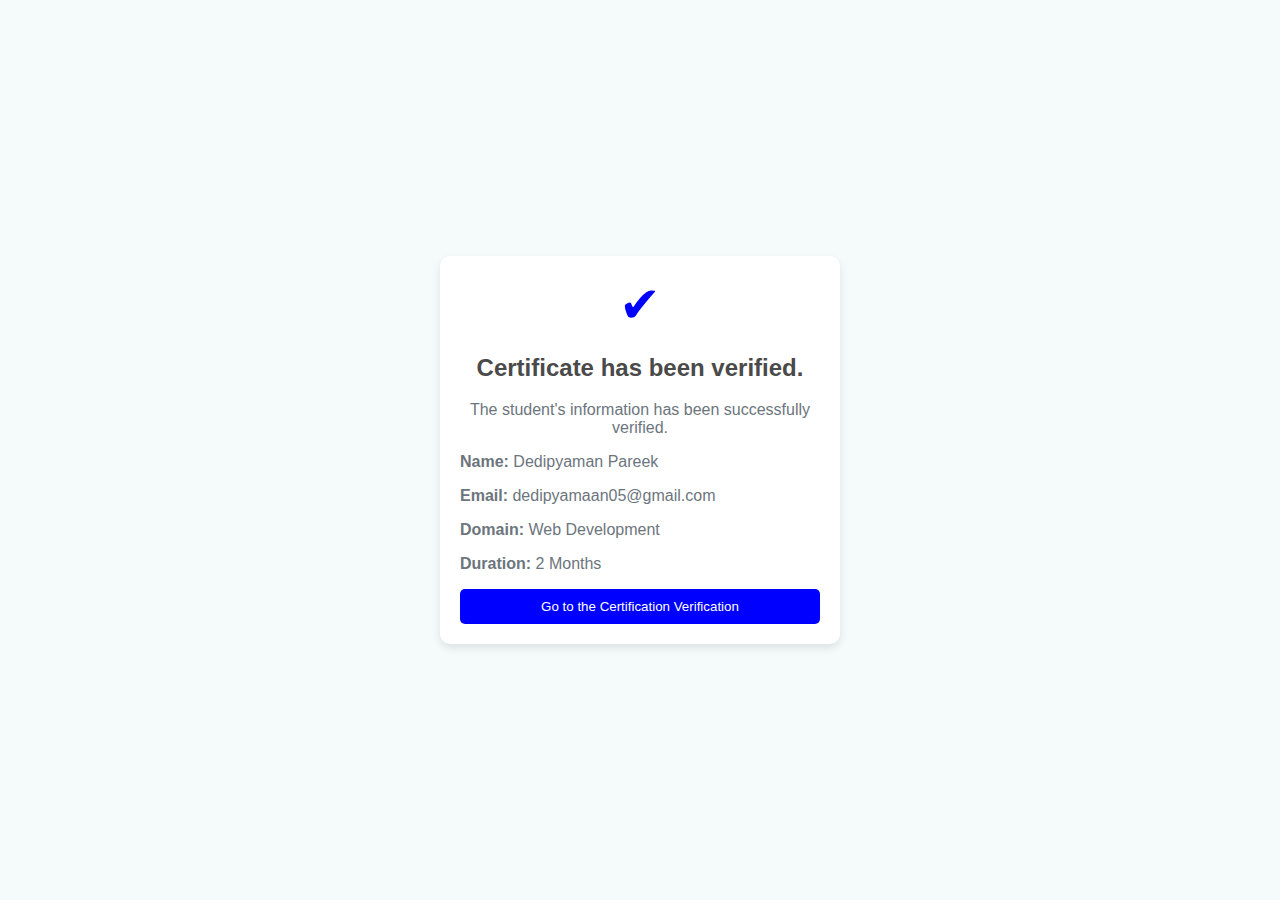
==== index.html @ bce773c9 "Add files via upload" ====
<!DOCTYPE html>
<html lang="en">
<head>
    <meta charset="UTF-8">
    <meta name="viewport" content="width=device-width, initial-scale=1.0">
    <title>Certificate Verification</title>
    <link rel="stylesheet" href="style.css">
</head>
<body>
    <div class="container">
        <div class="card">
            <div class="icon">&#10004;</div>
            <h2>Certificate has been verified.</h2>
            <p class="first">The student's information has been successfully verified.</p>
            <div class="info">
                <p><strong>Name:</strong> Dedipyaman Pareek</p>
                <p><strong>Email:</strong> dedipyamaan05@gmail.com</p>
                <p><strong>Domain:</strong> Web Development</p>
                <p><strong>Duration:</strong> 2 Months</p>
            </div>
            <button onclick="verifyCertificate()">Go to the Certification Verification</button>
        </div>
    </div>
</body>
</html>
---- style.css ----
body {
    font-family: Arial, sans-serif;
    background-color: #f5fafa;
    display: flex;
    justify-content: center;
    align-items: center;
    height: 100vh;
    margin: 0;
}

.container {
    width: 100%;
    max-width: 400px;
    text-align: center;
}

.card {
    background: white;
    padding: 20px;
    border-radius: 10px;
    box-shadow: 0 4px 8px rgba(0, 0, 0, 0.1);
    
}
.first{
    text-align: center;
}
.icon {
    font-size: 50px;
    color: blue;
    margin-bottom: 10px;
}

h2 {
    color: #4a4a4a;
}

p {
    text-align: left;
    color: #6c757d;
}

button {
    background: blue;
    color: white;
    padding: 10px;
    border: none;
    width: 100%;
    border-radius: 5px;
    cursor: pointer;
}

button:hover {
    background: darkblue;
}
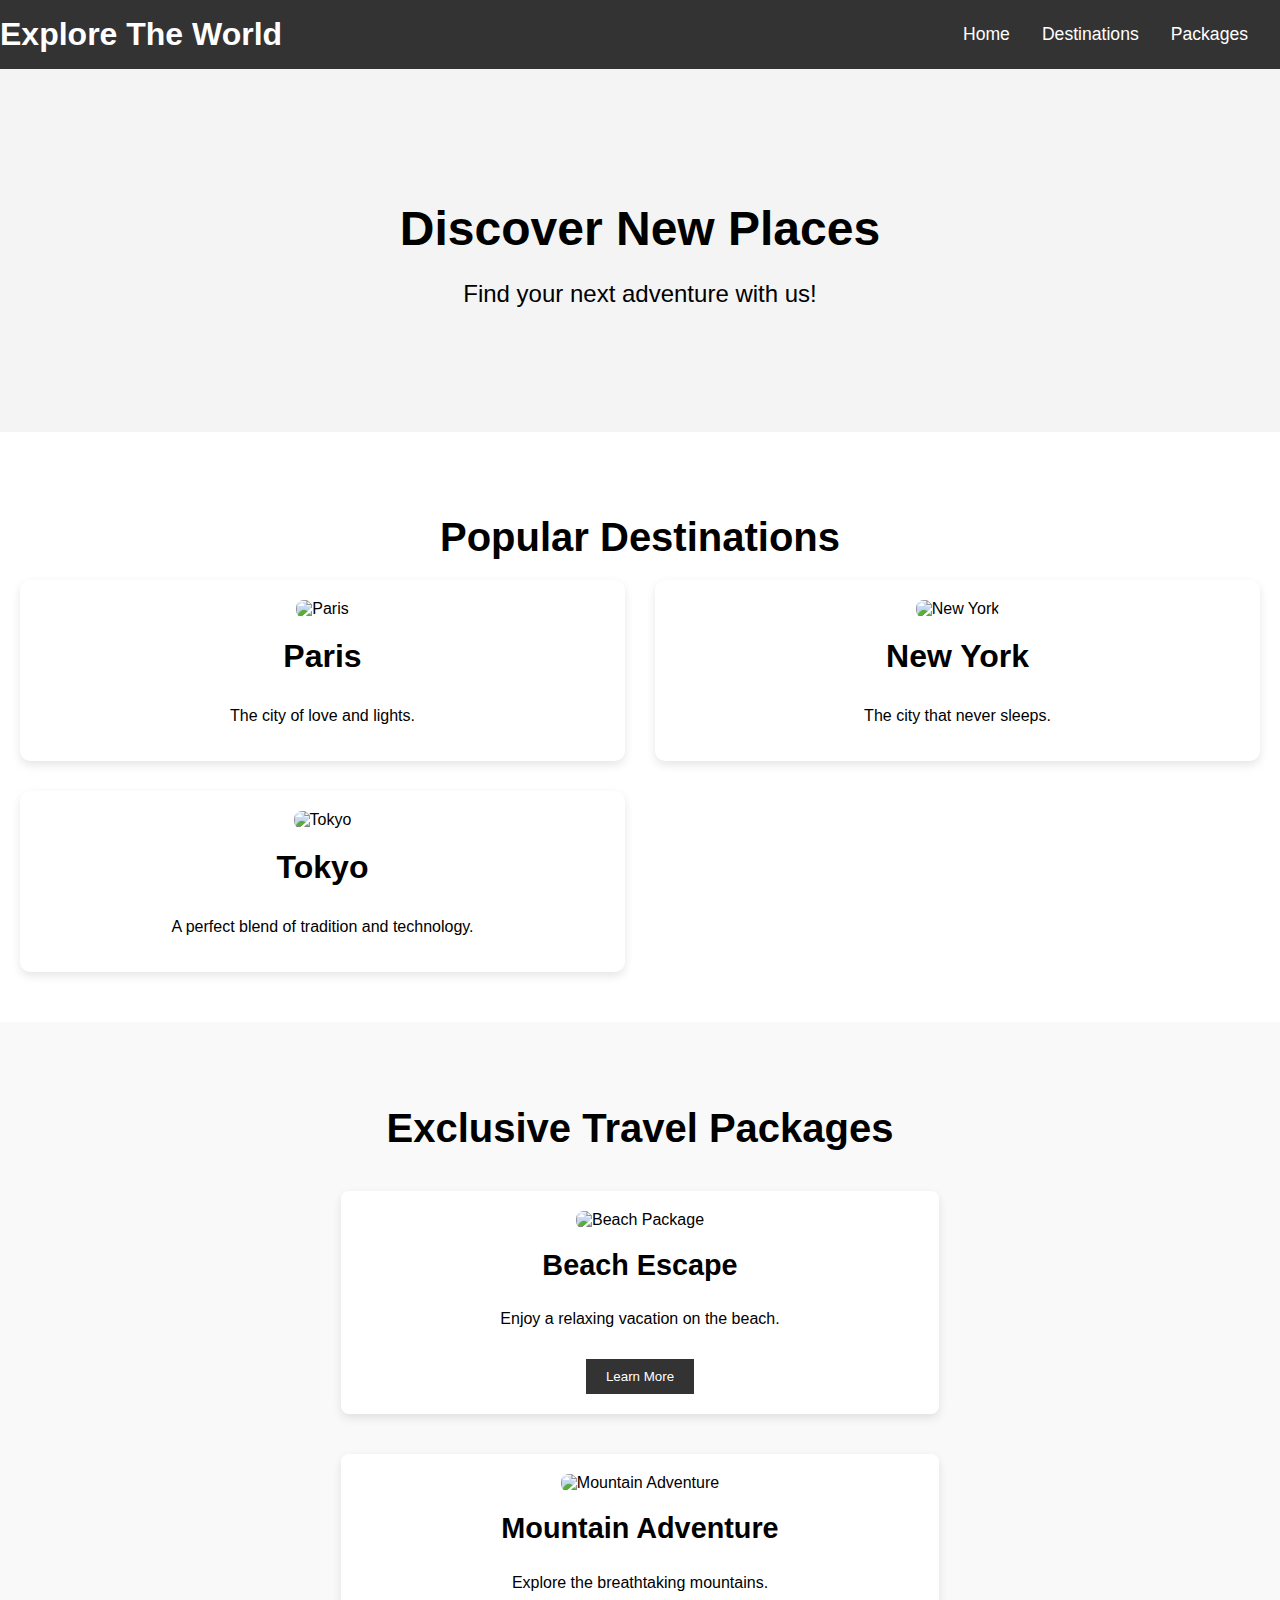
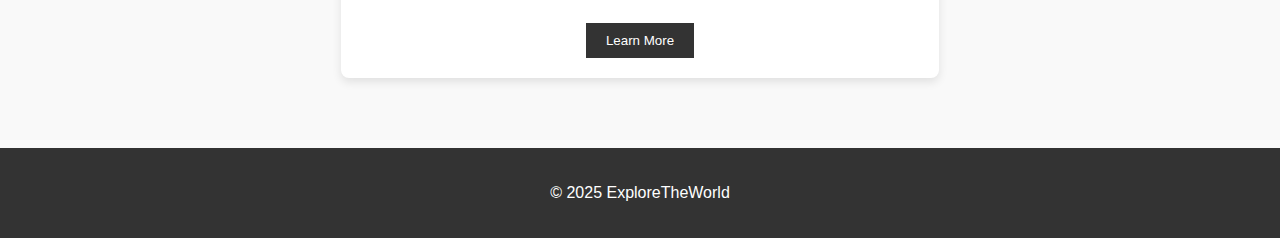
==== commit 3f257109: "Add files via upload" ====
--- a/index.html
+++ b/index.html
@@ -3,23 +3,75 @@
 <head>
     <meta charset="UTF-8">
     <meta name="viewport" content="width=device-width, initial-scale=1.0">
-    <title>Certificate Verification</title>
-    <link rel="stylesheet" href="style.css">
+    <meta http-equiv="X-UA-Compatible" content="ie=edge">
+    <title>Explore The World</title>
+    <link rel="stylesheet" href="styles.css">
 </head>
 <body>
-    <div class="container">
-        <div class="card">
-            <div class="icon">&#10004;</div>
-            <h2>Certificate has been verified.</h2>
-            <p class="first">The student's information has been successfully verified.</p>
-            <div class="info">
-                <p><strong>Name:</strong> Dedipyaman Pareek</p>
-                <p><strong>Email:</strong> dedipyamaan05@gmail.com</p>
-                <p><strong>Domain:</strong> Web Development</p>
-                <p><strong>Duration:</strong> 2 Months</p>
+    <header>
+        <div class="logo">Explore The World</div>
+        <nav>
+            <ul>
+                <li><a href="#home">Home</a></li>
+                <li><a href="#destinations">Destinations</a></li>
+                <li><a href="#packages">Packages</a></li>
+            </ul>
+        </nav>
+    </header>
+
+    <section id="home" class="hero">
+        
+        <h1>Discover New Places</h1>
+        <p>Find your next adventure with us!</p>
+
+    </section>
+
+    <section id="destinations" class="destinations">
+        <h2>Popular Destinations</h2>
+        <div class="destinations-grid">
+            <div class="destination-card">
+                <img src="./images/paris.jpg" alt="Paris">
+                <h3>Paris</h3>
+                <p>The city of love and lights.</p>
             </div>
-            <button onclick="verifyCertificate()">Go to the Certification Verification</button>
+            <div class="destination-card">
+                <img src="./images/newyork.jpeg" alt="New York">
+                <h3>New York</h3>
+                <p>The city that never sleeps.</p>
+            </div>
+            <div class="destination-card">
+                <img src="./images/tokyo.jpeg" alt="Tokyo">
+                <h3>Tokyo</h3>
+                <p>A perfect blend of tradition and technology.</p>
+            </div>
         </div>
-    </div>
+    </section>
+
+    <section id="packages" class="packages">
+        <h2>Exclusive Travel Packages</h2>
+        <div class="package-card">
+            <img src="./images/beach.jpg" alt="Beach Package">
+            <h3>Beach Escape</h3>
+            <p>Enjoy a relaxing vacation on the beach.</p>
+            <a href="beach-escape.html">
+                <button>Learn More</button>
+            </a>
+        </div>
+        <div class="package-card">
+            <img src="./images/pexels-sagui-andrea-200115-618833.jpg" alt="Mountain Adventure">
+            <h3>Mountain Adventure</h3>
+            <p>Explore the breathtaking mountains.</p>
+            <a href="mountain-adventure.html">
+                <button>Learn More</button>
+            </a>
+        </div>
+    </section>
+   
+
+    <footer>
+        <p>&copy; 2025 ExploreTheWorld</p>
+    </footer>
+
+    <script src="script.js"></script>
 </body>
 </html>
--- a/styles.css
+++ b/styles.css
@@ -0,0 +1,221 @@
+/* General Styling */
+body {
+    font-family: Arial, sans-serif;
+    margin: 0;
+    padding: 0;
+    background-color: #f4f4f4;
+}
+
+header {
+    background-color: #333;
+    color: white;
+    padding: 1em 0;
+    display: flex;
+    justify-content: space-between;
+    align-items: center;
+}
+
+header .logo {
+    font-size: 2em;
+    font-weight: bold;
+}
+
+header ul {
+    list-style: none;
+    margin: 0;
+    padding: 0;
+    display: flex;
+}
+
+header ul li {
+    margin-right: 2em;
+}
+
+header ul li a {
+    color: white;
+    text-decoration: none;
+    font-size: 1.1em;
+}
+
+/* Hero Section - For the homepage */
+.hero {
+    background: url('./images/hero.jpg') no-repeat center center/cover;
+    color: black;
+    text-align: center;
+    padding: 100px 20px;
+}
+
+.hero h1 {
+    font-size: 3em;
+    margin-bottom: 20px;
+}
+
+.hero p {
+    font-size: 1.5em;
+}
+.destinations {
+    
+    background-color: #fff;
+    padding: 50px 20px;
+    text-align: center;
+}
+
+.destinations h2 {
+    font-size: 2.5em;
+    margin-bottom: 20px;
+}
+
+.destinations-grid {
+    display: grid;
+    grid-template-columns: repeat(auto-fill, minmax(500px, 1fr));
+    gap: 30px;
+}
+
+.destination-card {
+
+    background-color: #fff;
+    box-shadow: 0 4px 10px rgba(0, 0, 0, 0.1);
+    padding: 20px;
+    border-radius: 10px;
+    text-align: center;
+}
+
+.destination-card img {
+    width: 100%;
+    height: 400px;
+    border-radius: 8px;
+}
+
+.destination-card h3 {
+    margin-top: 20px;
+    font-size: 2em;
+}
+
+/* Package Section on Homepage */
+.packages {
+    background-color: #f9f9f9;
+    padding: 50px 20px;
+    text-align: center;
+}
+
+.packages h2 {
+    font-size: 2.5em;
+    margin-bottom: 20px;
+}
+
+.package-card {
+    display: inline-block;
+    width: 45%;
+    margin: 20px 2.5%;
+    background-color: #fff;
+    box-shadow: 0 4px 10px rgba(0, 0, 0, 0.1);
+    padding: 20px;
+    border-radius: 8px;
+    text-align: center;
+}
+
+.package-card img {
+    width: 100%;
+    height: auto;
+    border-radius: 8px;
+}
+
+.package-card h3 {
+    margin-top: 20px;
+    font-size: 1.8em;
+}
+
+.package-card button {
+    margin-top: 15px;
+    padding: 10px 20px;
+    background-color: #333;
+    color: white;
+    border: none;
+    cursor: pointer;
+}
+
+.package-card button:hover {
+    background-color: #555;
+}
+
+/* Package Detail Pages */
+.package-detail {
+    background-color: #fff;
+    padding: 50px 20px;
+    text-align: center;
+}
+
+.package-detail h2 {
+    font-size: 2.5em;
+    margin-bottom: 20px;
+}
+
+.package-detail img {
+    width: 50%;
+    height: 500px;
+    border-radius: 8px;
+    margin-top: 20px;
+}
+
+.package-detail p {
+    font-size: 1.2em;
+    margin: 20px 0;
+}
+
+.package-detail ul {
+    list-style: none;
+    padding: 0;
+}
+
+.package-detail ul li {
+    font-size: 1.1em;
+    margin: 10px 0;
+}
+
+.package-detail h3 {
+    font-size: 2em;
+    margin-top: 30px;
+}
+
+.package-detail button {
+    padding: 12px 25px;
+    background-color: #333;
+    color: white;
+    border: none;
+    cursor: pointer;
+    margin-top: 20px;
+    font-size: 1.2em;
+}
+
+.package-detail button:hover {
+    background-color: #555;
+}
+
+/* Footer Section */
+footer {
+    background-color: #333;
+    color: white;
+    text-align: center;
+    padding: 20px 0;
+}
+
+/* Responsiveness */
+@media (max-width: 768px) {
+    .package-card {
+        width: 100%;
+        margin: 20px 0;
+    }
+
+    .package-detail img {
+        width: 90%;
+        margin: 20px auto;
+    }
+
+    .package-detail ul li {
+        font-size: 1.2em;
+    }
+
+    .package-detail h3 {
+        font-size: 1.8em;
+    }
+}
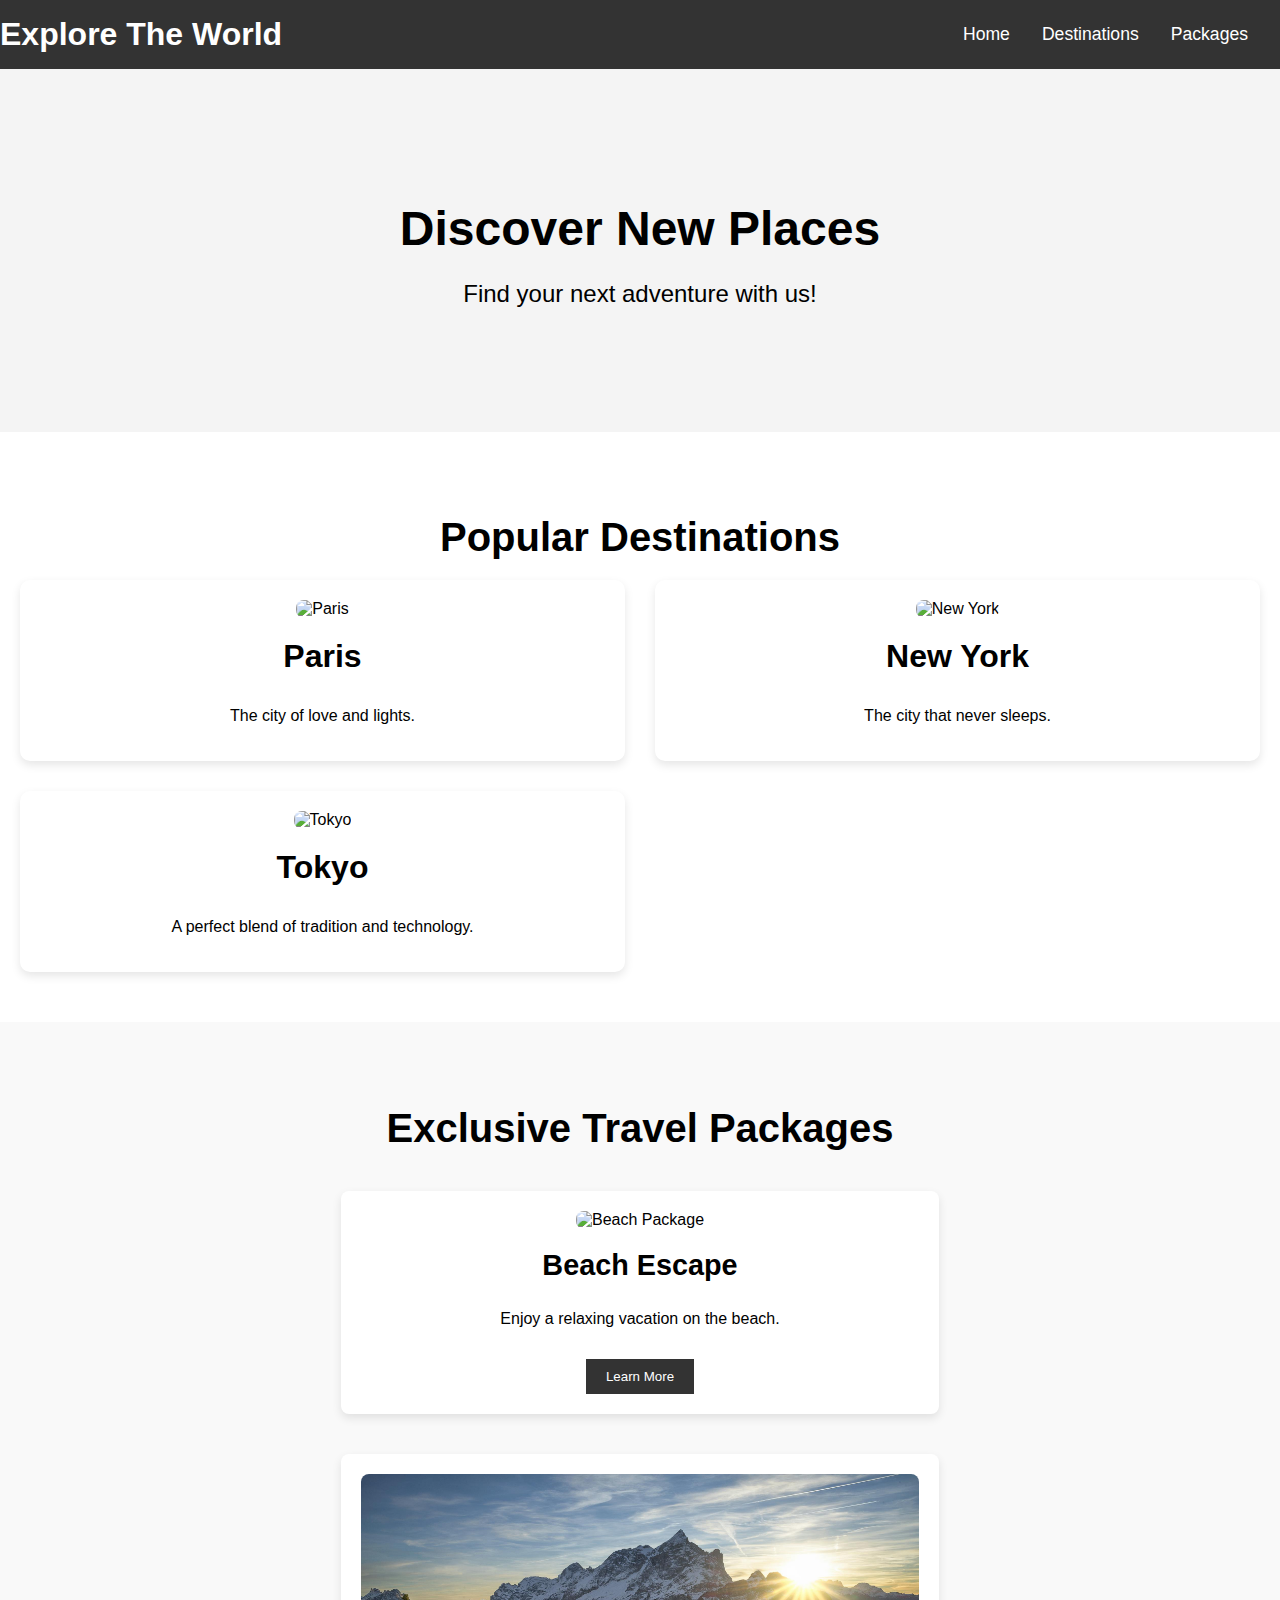
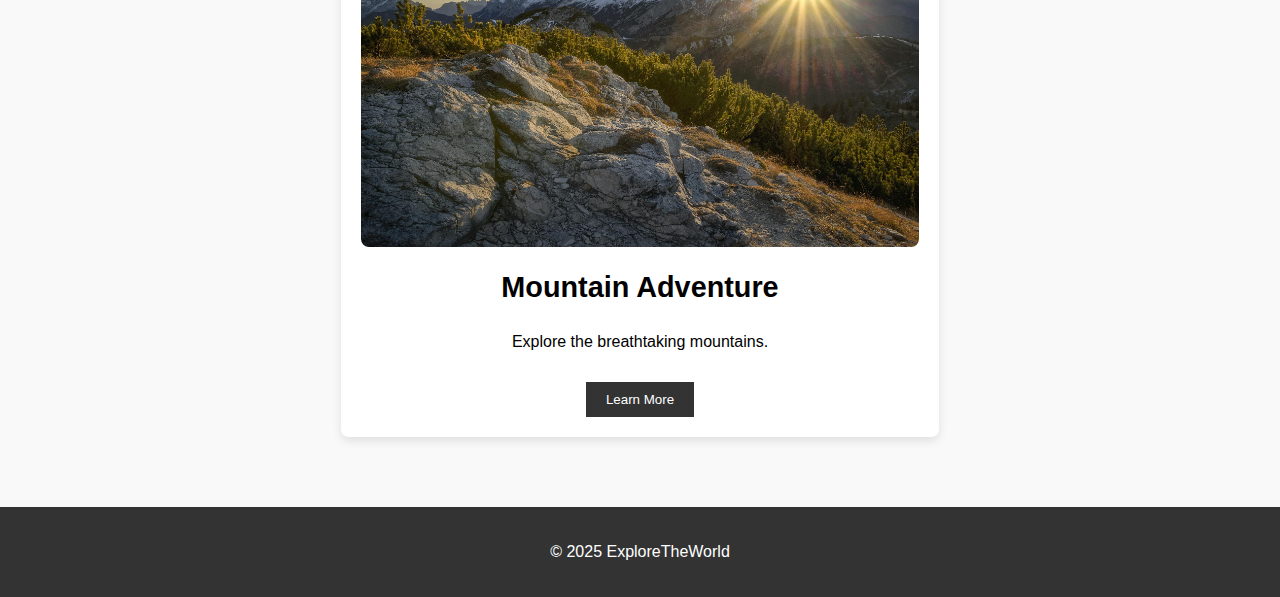
==== commit 704ae5c0: "index.html" ====
--- a/index.html
+++ b/index.html
@@ -30,17 +30,17 @@
         <h2>Popular Destinations</h2>
         <div class="destinations-grid">
             <div class="destination-card">
-                <img src="./images/paris.jpg" alt="Paris">
+                <img src=".paris.jpg" alt="Paris">
                 <h3>Paris</h3>
                 <p>The city of love and lights.</p>
             </div>
             <div class="destination-card">
-                <img src="./images/newyork.jpeg" alt="New York">
+                <img src=".newyork.jpeg" alt="New York">
                 <h3>New York</h3>
                 <p>The city that never sleeps.</p>
             </div>
             <div class="destination-card">
-                <img src="./images/tokyo.jpeg" alt="Tokyo">
+                <img src=".tokyo.jpeg" alt="Tokyo">
                 <h3>Tokyo</h3>
                 <p>A perfect blend of tradition and technology.</p>
             </div>
@@ -50,7 +50,7 @@
     <section id="packages" class="packages">
         <h2>Exclusive Travel Packages</h2>
         <div class="package-card">
-            <img src="./images/beach.jpg" alt="Beach Package">
+            <img src=".beach.jpg" alt="Beach Package">
             <h3>Beach Escape</h3>
             <p>Enjoy a relaxing vacation on the beach.</p>
             <a href="beach-escape.html">
@@ -58,7 +58,7 @@
             </a>
         </div>
         <div class="package-card">
-            <img src="./images/pexels-sagui-andrea-200115-618833.jpg" alt="Mountain Adventure">
+            <img src="./pexels-sagui-andrea-200115-618833.jpg" alt="Mountain Adventure">
             <h3>Mountain Adventure</h3>
             <p>Explore the breathtaking mountains.</p>
             <a href="mountain-adventure.html">
@@ -71,7 +71,5 @@
     <footer>
         <p>&copy; 2025 ExploreTheWorld</p>
     </footer>
-
-    <script src="script.js"></script>
 </body>
 </html>
--- a/styles.css
+++ b/styles.css
@@ -39,7 +39,7 @@
 
 /* Hero Section - For the homepage */
 .hero {
-    background: url('./images/hero.jpg') no-repeat center center/cover;
+    background: url('.hero.jpg') no-repeat center center/cover;
     color: black;
     text-align: center;
     padding: 100px 20px;
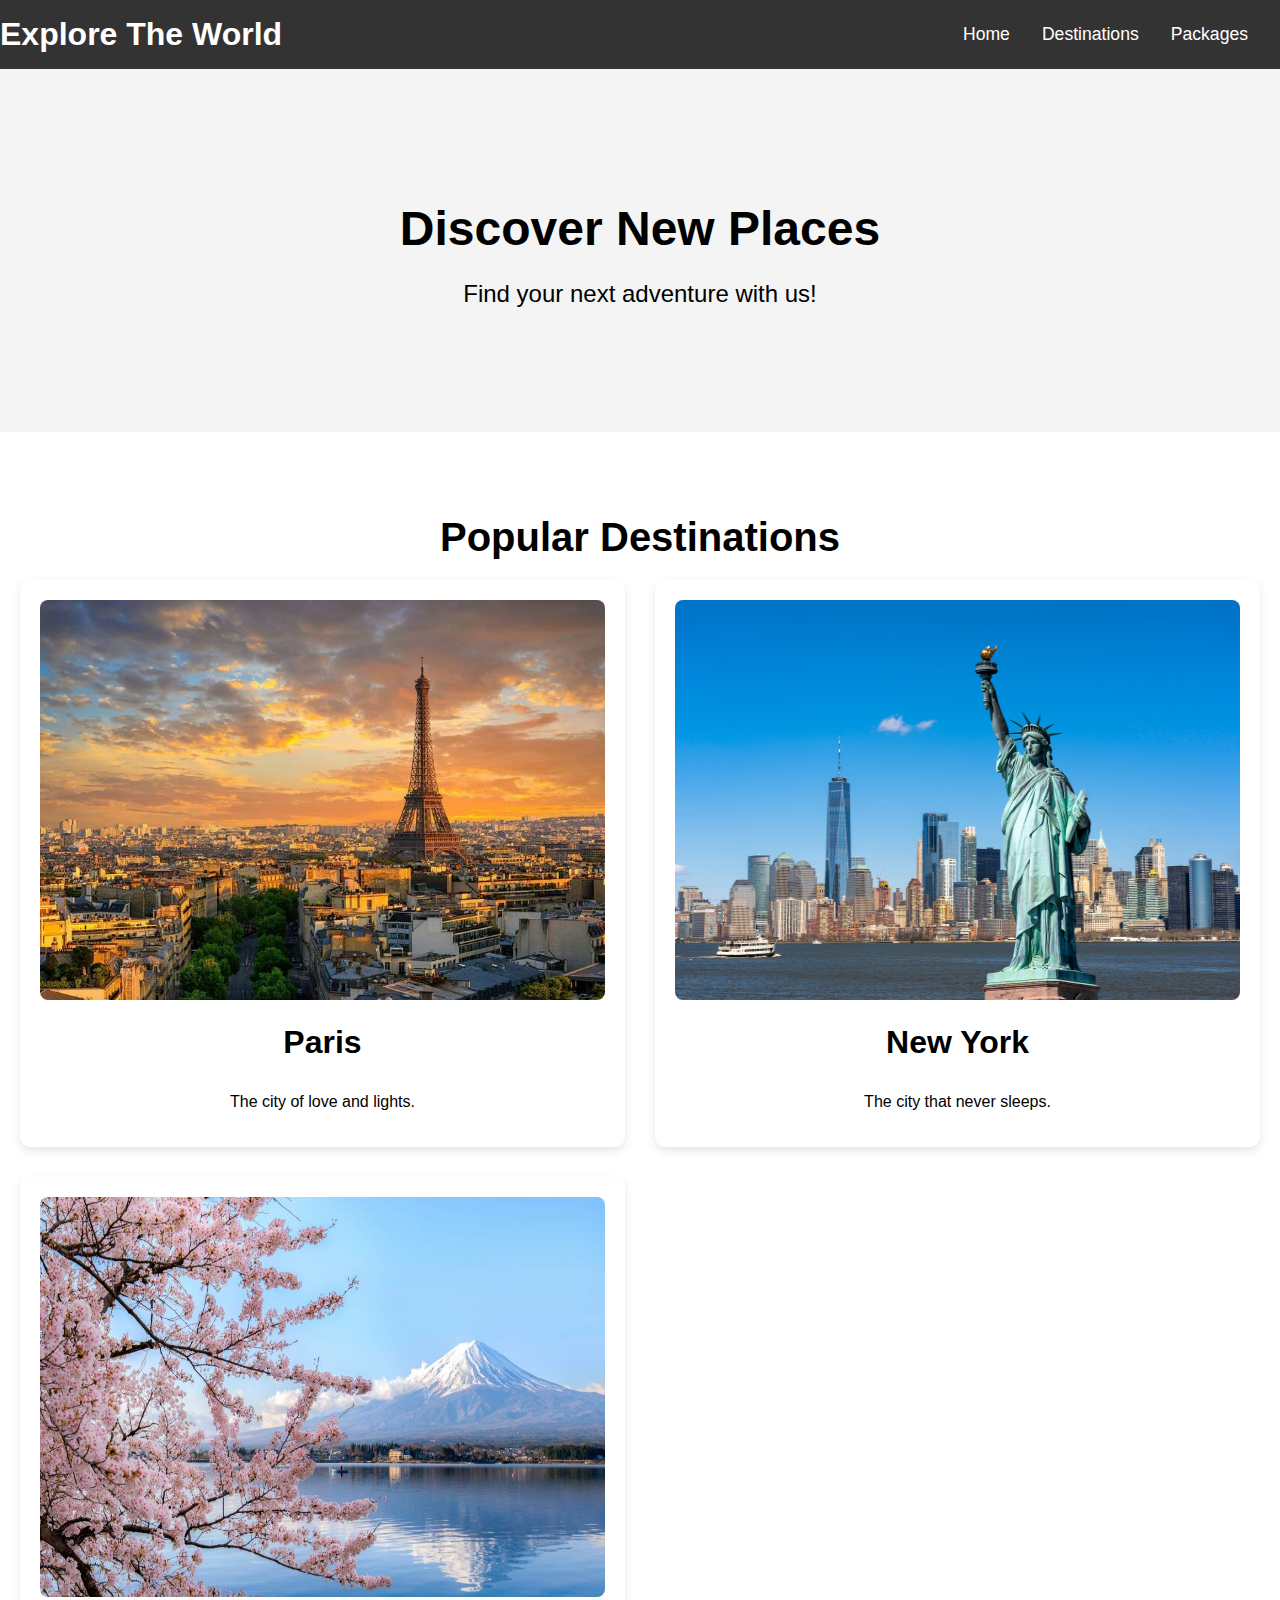
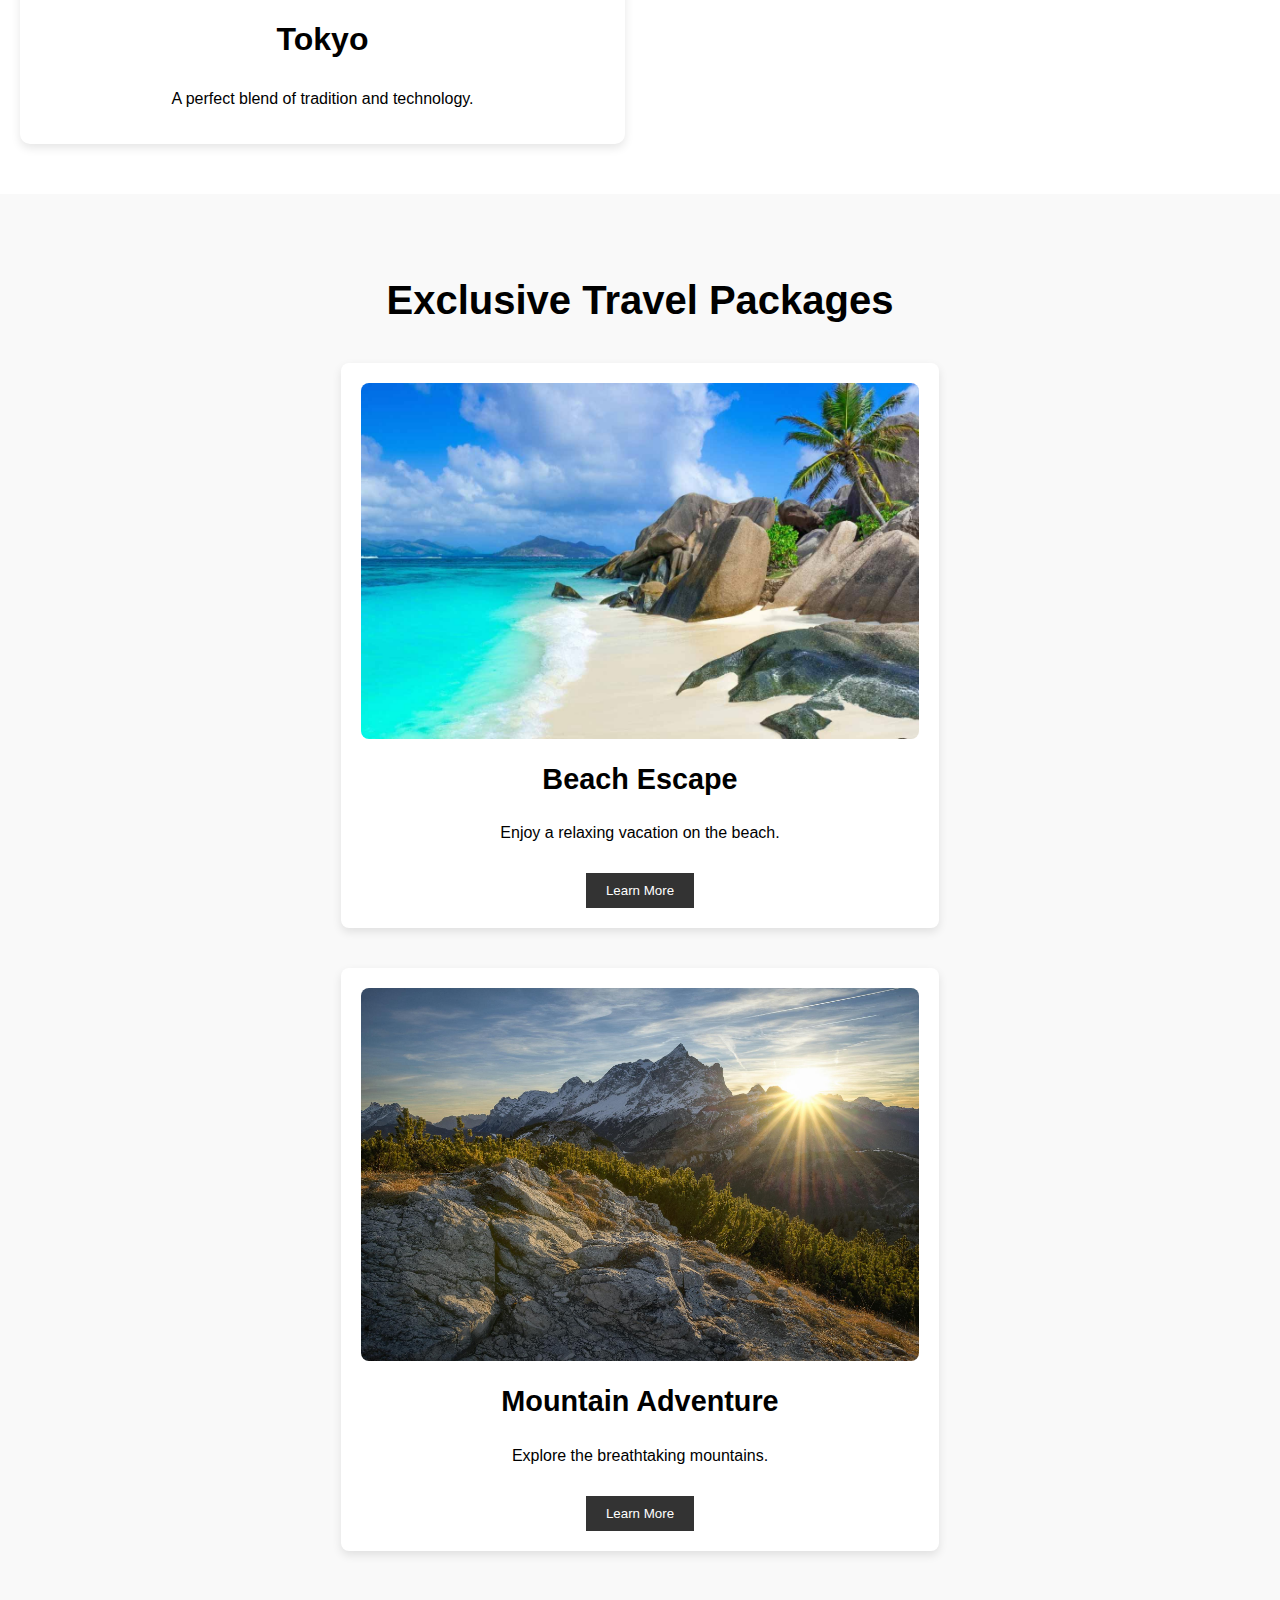
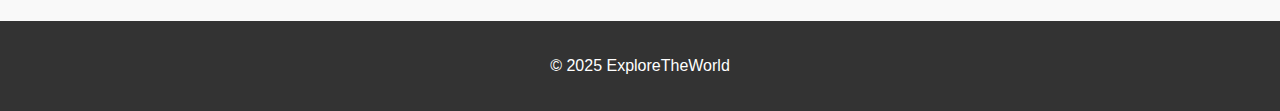
==== commit 659e2dd6: "index.html" ====
--- a/index.html
+++ b/index.html
@@ -30,17 +30,17 @@
         <h2>Popular Destinations</h2>
         <div class="destinations-grid">
             <div class="destination-card">
-                <img src=".paris.jpg" alt="Paris">
+                <img src="./paris.jpg" alt="Paris">
                 <h3>Paris</h3>
                 <p>The city of love and lights.</p>
             </div>
             <div class="destination-card">
-                <img src=".newyork.jpeg" alt="New York">
+                <img src="./newyork.jpeg" alt="New York">
                 <h3>New York</h3>
                 <p>The city that never sleeps.</p>
             </div>
             <div class="destination-card">
-                <img src=".tokyo.jpeg" alt="Tokyo">
+                <img src="./tokyo.jpeg" alt="Tokyo">
                 <h3>Tokyo</h3>
                 <p>A perfect blend of tradition and technology.</p>
             </div>
@@ -50,7 +50,7 @@
     <section id="packages" class="packages">
         <h2>Exclusive Travel Packages</h2>
         <div class="package-card">
-            <img src=".beach.jpg" alt="Beach Package">
+            <img src="./beach.jpg" alt="Beach Package">
             <h3>Beach Escape</h3>
             <p>Enjoy a relaxing vacation on the beach.</p>
             <a href="beach-escape.html">
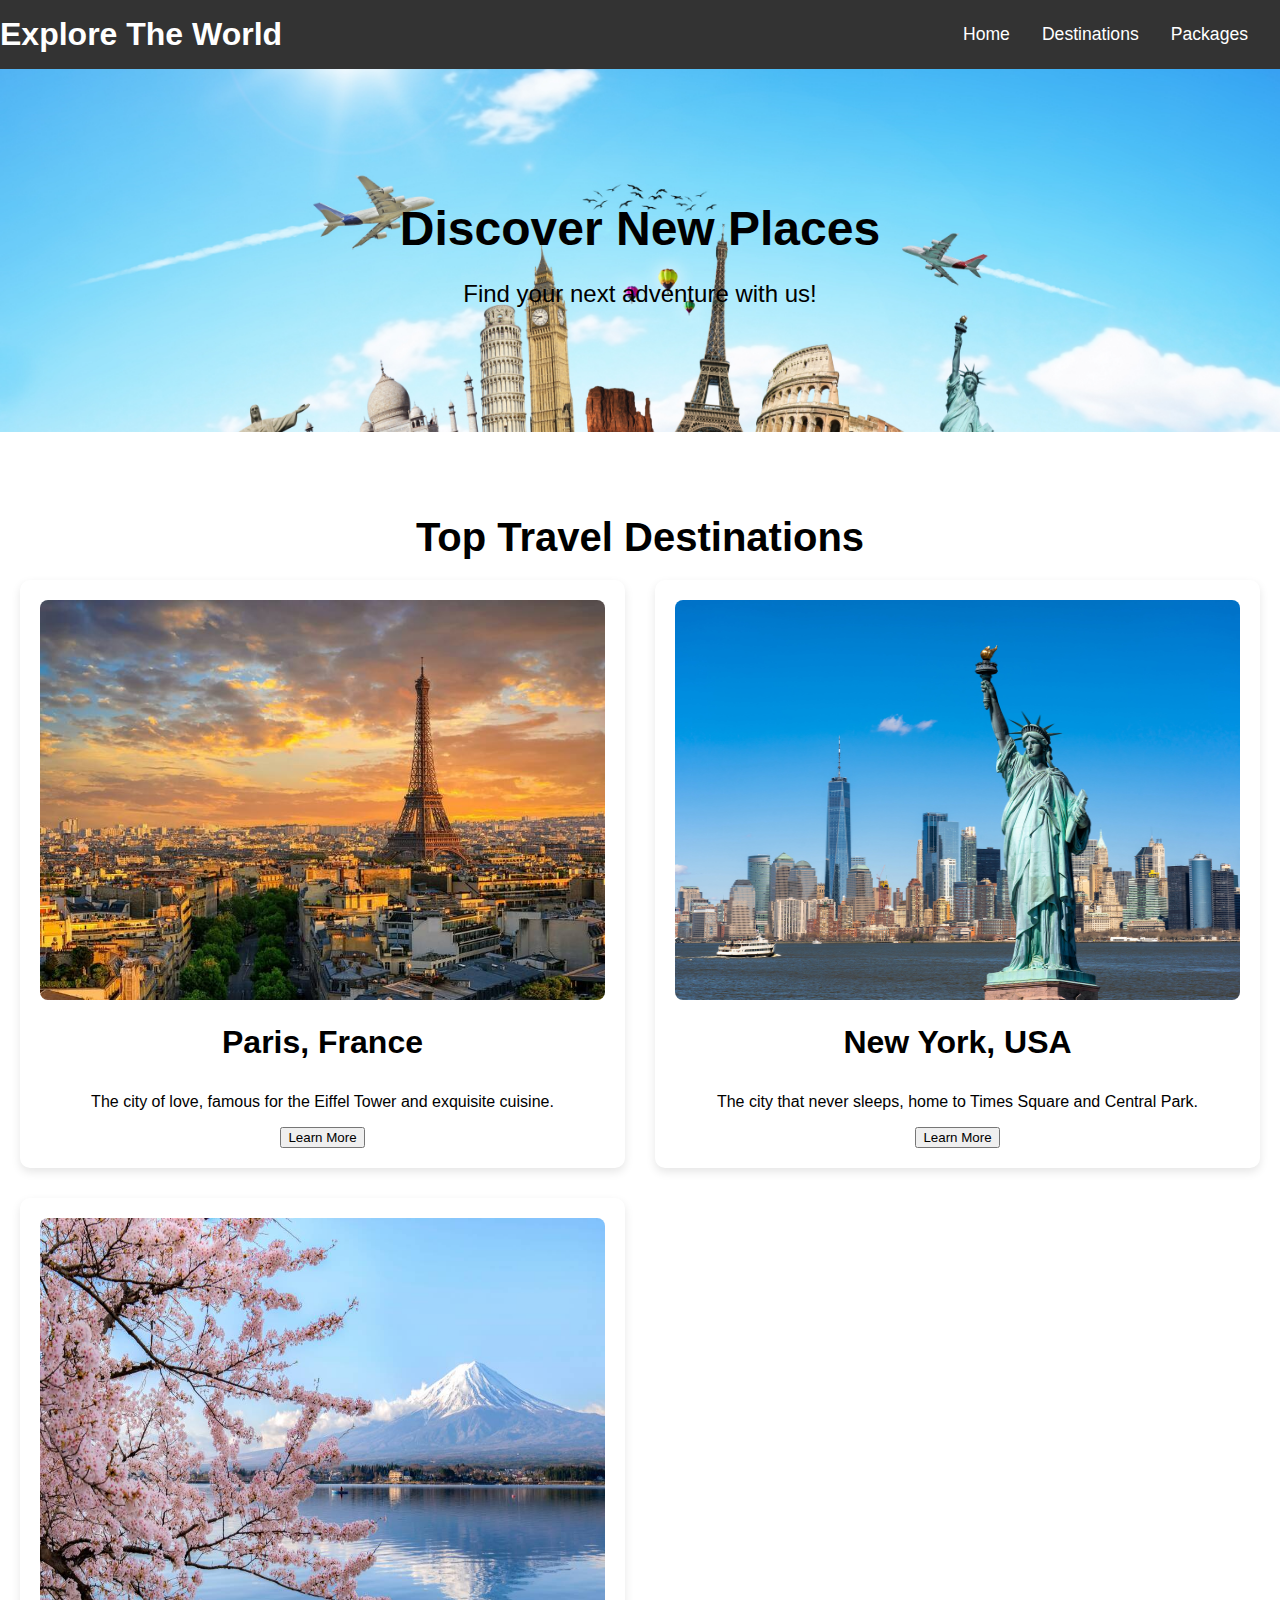
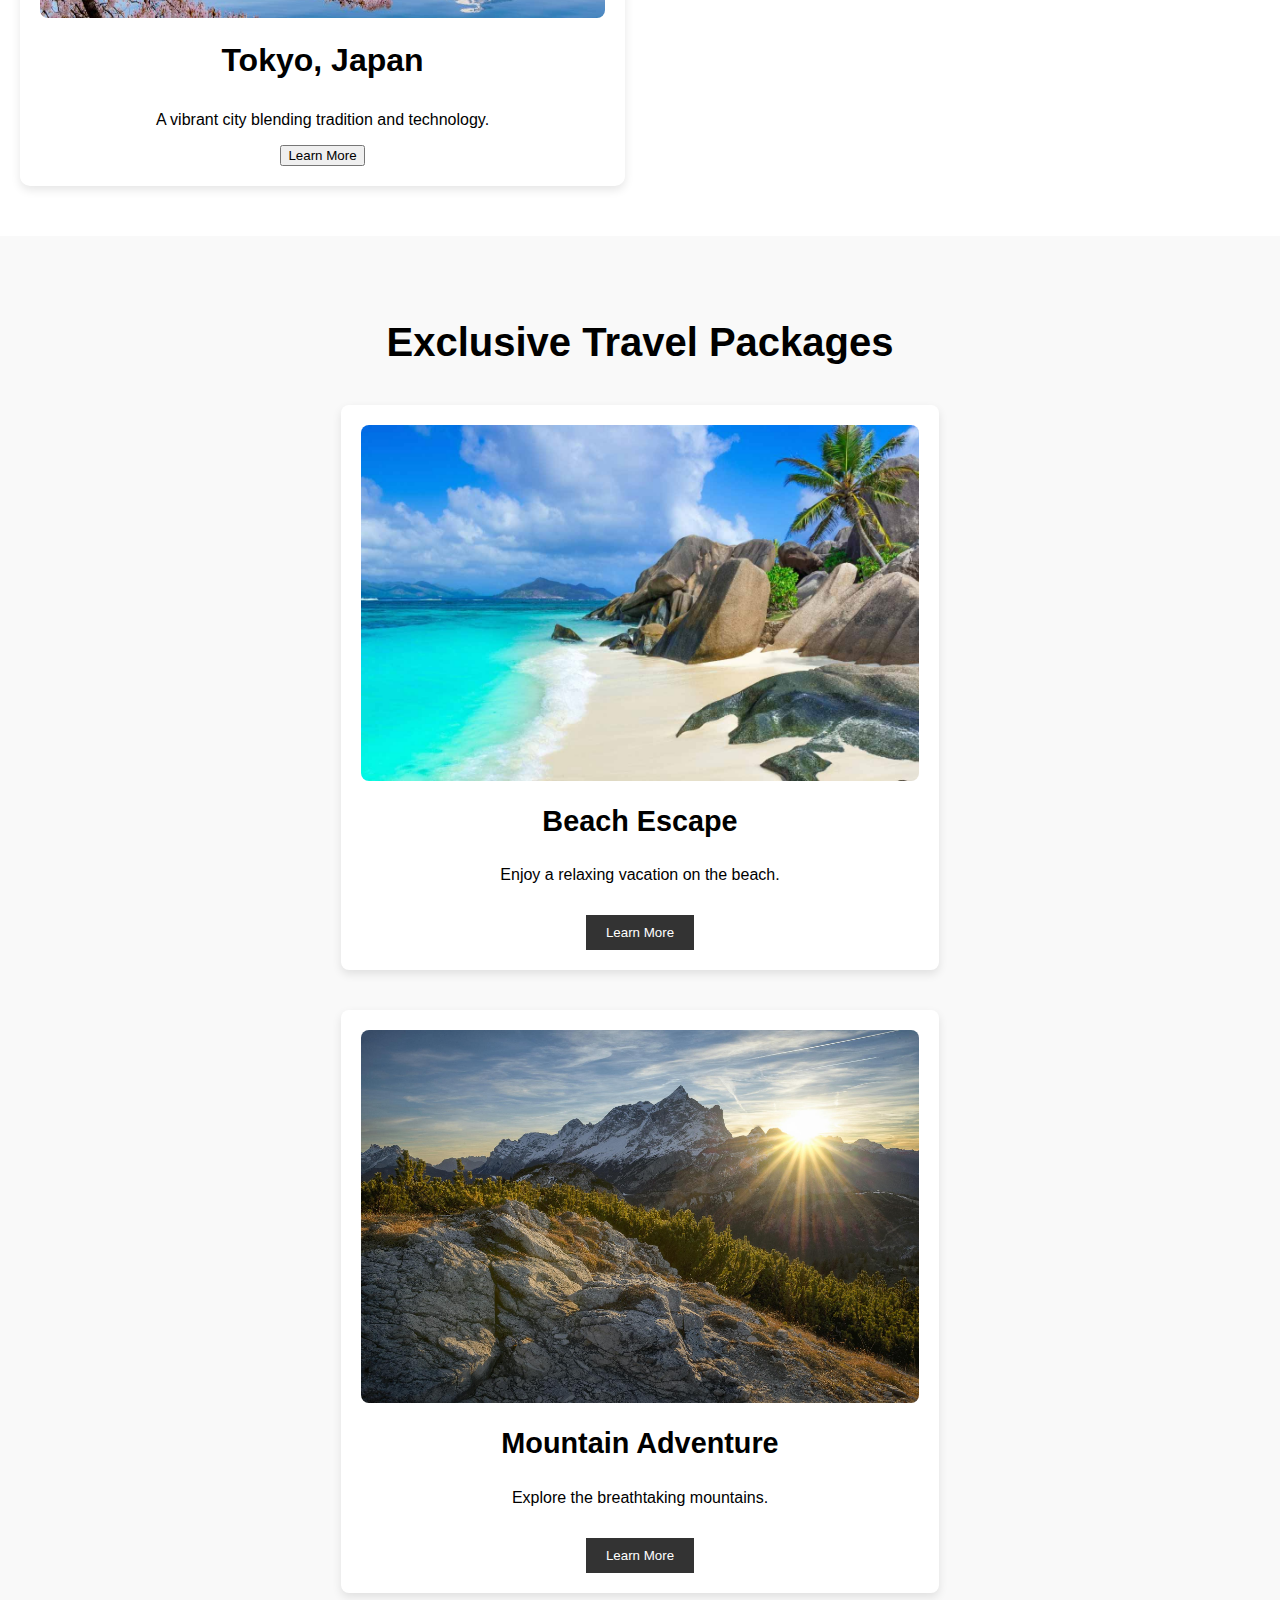
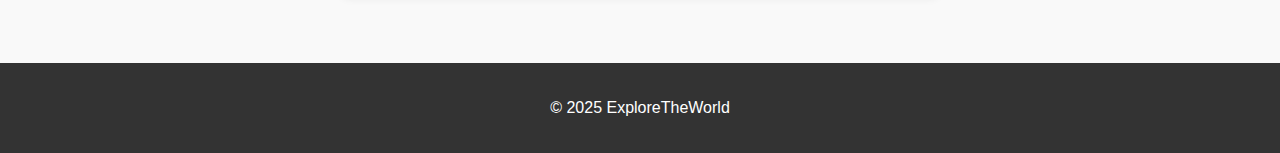
==== commit 357f8054: "Update index.html" ====
--- a/index.html
+++ b/index.html
@@ -27,24 +27,30 @@
     </section>
 
     <section id="destinations" class="destinations">
-        <h2>Popular Destinations</h2>
+        <h2>Top Travel Destinations</h2>
         <div class="destinations-grid">
-            <div class="destination-card">
-                <img src="./paris.jpg" alt="Paris">
-                <h3>Paris</h3>
-                <p>The city of love and lights.</p>
-            </div>
-            <div class="destination-card">
-                <img src="./newyork.jpeg" alt="New York">
-                <h3>New York</h3>
-                <p>The city that never sleeps.</p>
-            </div>
-            <div class="destination-card">
-                <img src="./tokyo.jpeg" alt="Tokyo">
-                <h3>Tokyo</h3>
-                <p>A perfect blend of tradition and technology.</p>
-            </div>
+        <div class="destination-card">
+            <img src="./paris.jpg" alt="Paris">
+            <h3>Paris, France</h3>
+            <p>The city of love, famous for the Eiffel Tower and exquisite cuisine.</p>
+            <a href="paris.html"><button>Learn More</button></a>
         </div>
+    
+        <div class="destination-card">
+            <img src="./newyork.jpeg" alt="New York">
+            <h3>New York, USA</h3>
+            <p>The city that never sleeps, home to Times Square and Central Park.</p>
+            <a href="newyork.html"><button>Learn More</button></a>
+        </div>
+    
+        <div class="destination-card">
+            <img src="./tokyo.jpeg" alt="Tokyo">
+            <h3>Tokyo, Japan</h3>
+            <p>A vibrant city blending tradition and technology.</p>
+            <a href="tokyo.html"><button>Learn More</button></a>
+        </div>
+    </div>
+        
     </section>
 
     <section id="packages" class="packages">
--- a/styles.css
+++ b/styles.css
@@ -39,7 +39,7 @@
 
 /* Hero Section - For the homepage */
 .hero {
-    background: url('.hero.jpg') no-repeat center center/cover;
+    background: url('./hero.jpg') no-repeat center center/cover;
     color: black;
     text-align: center;
     padding: 100px 20px;
